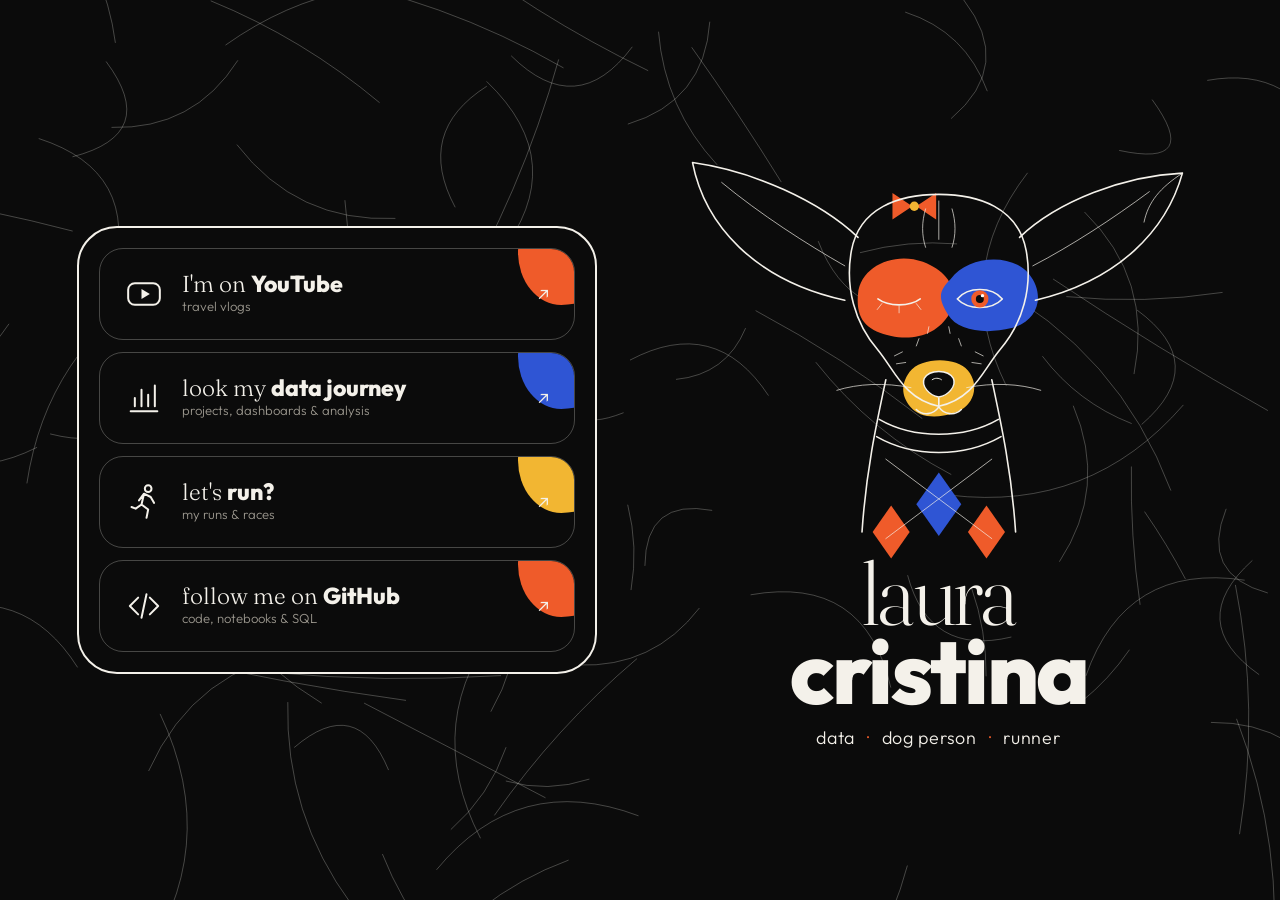
==== index.html @ 60c23bb3 "Initial commit: one-screen link page with SVG dog illustration" ====
<!DOCTYPE html>
<html lang="en">
<head>
  <meta charset="UTF-8">
  <meta name="viewport" content="width=device-width, initial-scale=1.0">
  <title>Laura Cristina — data · dog person · runner</title>
  <meta name="description" content="Laura Cristina: data analyst, dog person and runner. Travel vlogs on YouTube, data projects on GitHub.">
  <meta property="og:title" content="Laura Cristina — data · dog person · runner">
  <meta property="og:description" content="Data analyst, dog person and runner.">
  <meta property="og:url" content="https://lauracristina.dev/">
  <link rel="icon" href="assets/img/favicon.svg" type="image/svg+xml">
  <link rel="preconnect" href="https://fonts.googleapis.com">
  <link rel="preconnect" href="https://fonts.gstatic.com" crossorigin>
  <link href="https://fonts.googleapis.com/css2?family=Fraunces:opsz,wght@9..144,300;9..144,400&family=Outfit:wght@300;400;600;800&display=swap" rel="stylesheet">
  <link rel="stylesheet" href="assets/css/style.css">
</head>
<body>

  <div class="cursor" aria-hidden="true"></div>
  <svg class="lines" id="bgLines" aria-hidden="true"></svg>

  <main class="stage">

    <!-- ============ LINKS: container with 4 divs ============ -->
    <div class="links-box">

      <div class="link-card" style="--c: var(--orange)">
        <a href="https://www.youtube.com/@YOUR_CHANNEL" target="_blank" rel="noopener">
          <svg class="icon" viewBox="0 0 48 48" aria-hidden="true"><rect x="5" y="11" width="38" height="26" rx="8"/><path d="M21 18v12l10-6z" class="fill"/></svg>
          <span class="text">
            <span class="link-title">I'm on <b>YouTube</b></span>
            <span class="link-sub">travel vlogs</span>
          </span>
          <span class="arrow">↗</span>
        </a>
      </div>

      <div class="link-card" style="--c: var(--blue)">
        <a href="https://www.linkedin.com/in/YOUR_USER" target="_blank" rel="noopener">
          <svg class="icon" viewBox="0 0 48 48" aria-hidden="true"><path d="M8 40h32M13 34V24M21 34V14M29 34V20M37 34V9"/></svg>
          <span class="text">
            <span class="link-title">look my <b>data journey</b></span>
            <span class="link-sub">projects, dashboards &amp; analysis</span>
          </span>
          <span class="arrow">↗</span>
        </a>
      </div>

      <div class="link-card" style="--c: var(--yellow)">
        <a href="https://www.strava.com/athletes/YOUR_ID" target="_blank" rel="noopener">
          <svg class="icon" viewBox="0 0 48 48" aria-hidden="true"><circle cx="29" cy="8" r="4"/><path d="M18 22l6-8 8 4 4 7M24 14l-3 13 8 6-2 10M21 27l-7 5-5-2"/></svg>
          <span class="text">
            <span class="link-title">let's <b>run?</b></span>
            <span class="link-sub">my runs &amp; races</span>
          </span>
          <span class="arrow">↗</span>
        </a>
      </div>

      <div class="link-card" style="--c: var(--orange)">
        <a href="https://github.com/LuaCristina" target="_blank" rel="noopener">
          <svg class="icon" viewBox="0 0 48 48" aria-hidden="true"><path d="M17 14L7 24l10 10M31 14l10 10-10 10M27 10l-6 28"/></svg>
          <span class="text">
            <span class="link-title">follow me on <b>GitHub</b></span>
            <span class="link-sub">code, notebooks &amp; SQL</span>
          </span>
          <span class="arrow">↗</span>
        </a>
      </div>

    </div>

    <!-- ============ PET + NAME ============ -->
    <div class="identity">
      <svg class="pet" viewBox="200 70 800 640" aria-label="Illustration of my dog" role="img">
      <g class="blobs">
        <path class="blob orange" d="M478 290c4-42 56-64 98-48s56 48 40 78-52 42-88 34-54-24-50-64z"/>
        <path class="blob blue"   d="M618 268c26-36 92-40 118-8s14 72-26 82-82 4-96-20-16-34 4-54z"/>
        <path class="blob yellow" d="M556 408c16-22 70-24 88-2s10 54-20 64-54 6-66-8-18-32-2-54z"/>
        <path class="blob blue"   d="M600 560l34 48-34 48-34-48z"/>
        <path class="blob orange" d="M528 610l28 40-28 40-28-40z"/>
        <path class="blob orange" d="M672 610l28 40-28 40-28-40z"/>
      </g>
      <!-- lacinho -->
      <g class="bow">
        <path d="M560 158l-30-20v40z M566 158l30-20v40z" fill="#ef5b2a"/>
        <circle cx="563" cy="158" r="7" fill="#f2b632"/>
      </g>
      <g class="ink" fill="none" stroke="currentColor" stroke-linecap="round" stroke-linejoin="round">
        <!-- cabeça -->
        <path class="draw" d="M468 225C480 160 540 140 600 140s120 20 132 85c10 55-5 110-40 150-25 30-40 75-92 85-52-10-67-55-92-85-35-40-50-95-40-150z"/>
        <!-- orelhonas (a da direita com a pontinha dobrada) -->
        <path class="draw" d="M478 205C420 150 320 105 228 92c18 92 92 178 230 208"/>
        <path class="draw thin" d="M458 248C400 215 330 170 272 122"/>
        <path class="draw" d="M722 205C780 150 880 112 968 108c-24 86-96 162-222 192"/>
        <path class="draw thin" d="M968 108c-34 22-52 44-58 74M742 248c58-30 122-72 176-112"/>
        <!-- olho piscando (esq.) e olho aberto (dir.) -->
        <path class="draw" d="M508 298c16 12 48 12 64 0"/>
        <path class="draw thin" d="M514 305l-7 9M540 309v10M566 305l7 9"/>
        <path class="draw" d="M628 298c16-19 52-19 68 0-16 17-52 17-68 0z"/>
        <!-- manchinha escura da testa -->
        <path class="draw thin" d="M600 150v58M580 162c-6 20-6 40 0 58M620 162c6 20 6 40 0 58"/>
        <!-- focinho grisalho -->
        <path class="draw thin" d="M545 378l-12 6M550 394l-14 2M655 378l12 6M650 394l14 2M570 358l-4 11M630 358l4 11M585 340l-2 10M615 340l2 10"/>
        <!-- boca -->
        <path class="draw" d="M600 448v13M600 461c-8 12-24 14-34 4M600 461c8 12 24 14 34 4"/>
        <!-- bigodes -->
        <path class="draw thin" d="M558 432c-40-8-80-6-112 4M642 432c40-8 80-6 112 4"/>
        <!-- pescoço + suéter xadrez -->
        <path class="draw" d="M520 420c-15 70-30 140-36 230M680 420c15 70 30 140 36 230"/>
        <path class="draw" d="M510 480c52 30 128 30 180 0M506 506c56 32 132 32 188 0"/>
        <path class="draw thin" d="M520 540l160 120M680 540L520 660"/>
      </g>
      <!-- narizinho -->
      <path class="nose" d="M578 418c8-14 36-14 44 0 5 12-8 26-22 28-14-2-27-16-22-28z" fill="#0b0b0b" stroke="currentColor" stroke-width="2.2"/>
      <path d="M590 420c4-3 10-3 14 0" stroke="currentColor" stroke-width="1.4" fill="none" stroke-linecap="round"/>
      <g class="eyes">
        <circle cx="662" cy="298" r="13" fill="#ef5b2a"/><circle cx="662" cy="298" r="6" fill="#0b0b0b"/>
        <circle cx="666" cy="293" r="2.6" fill="#fff"/>
      </g>
    </svg>
      <h1 class="name">
        <span class="serif">laura</span>
        <span class="bold">cristina</span>
      </h1>
      <p class="tag">data <i>·</i> dog person <i>·</i> runner</p>
    </div>

  </main>

  <script src="assets/js/script.js"></script>
</body>
</html>
---- assets/css/style.css ----
:root {
  --bg: #0b0b0b;
  --ink: #f4f1ea;
  --muted: #9a968d;
  --line: rgba(244, 241, 234, .26);
  --orange: #ef5b2a;
  --blue: #2f55d4;
  --yellow: #f2b632;
  --serif: "Fraunces", Georgia, serif;
  --sans: "Outfit", system-ui, sans-serif;
}

* { box-sizing: border-box; margin: 0; padding: 0; }
html, body { height: 100%; }
body {
  background: var(--bg);
  color: var(--ink);
  font-family: var(--sans);
  font-weight: 300;
  line-height: 1.5;
  overflow: hidden;            /* one screen, no scroll */
}
a { color: inherit; text-decoration: none; }

.serif { font-family: var(--serif); font-weight: 300; }
.bold  { font-family: var(--sans);  font-weight: 800; }

/* ---------- background lines ---------- */
.lines { position: fixed; inset: 0; width: 100%; height: 100%; pointer-events: none; z-index: 0; }
.lines path { fill: none; stroke: var(--line); stroke-width: 1; }

/* ---------- layout ---------- */
.stage {
  position: relative; z-index: 1;
  height: 100vh; height: 100svh;
  display: grid; grid-template-columns: minmax(320px, 520px) 1fr;
  align-items: center; gap: clamp(24px, 6vw, 96px);
  padding: clamp(20px, 5vh, 56px) clamp(16px, 6vw, 96px);
}

/* ---------- links container (4 divs) ---------- */
.links-box {
  border: 2px solid var(--ink); border-radius: 40px; background: var(--bg);
  padding: clamp(12px, 1.6vw, 20px);
  display: grid; gap: clamp(10px, 1.4vh, 16px);
}
.link-card {
  position: relative; overflow: hidden; isolation: isolate;
  border: 1px solid var(--line); border-radius: 24px;
  transition: border-color .4s, transform .4s;
}
.link-card::before {
  content: ""; position: absolute; z-index: -1; right: -40px; top: -40px;
  width: 96px; height: 96px; background: var(--c);
  border-radius: 58% 42% 55% 45% / 45% 60% 40% 55%;
  transition: transform .6s cubic-bezier(.2,.8,.2,1);
}
.link-card a {
  display: flex; align-items: center; gap: 18px;
  padding: clamp(14px, 2.4vh, 24px) 24px;
}
.icon {
  flex: none; width: 40px; height: 40px;
  fill: none; stroke: currentColor; stroke-width: 2.4; stroke-linecap: round; stroke-linejoin: round;
}
.icon .fill { fill: currentColor; stroke: none; }
.text { display: flex; flex-direction: column; }
.link-title { font-family: var(--serif); font-size: clamp(1.2rem, 1.8vw, 1.6rem); line-height: 1.15; }
.link-title b { font-family: var(--sans); font-weight: 800; }
.link-sub { font-size: .82rem; color: var(--muted); transition: color .3s; }
.arrow { margin-left: auto; font-size: 1.2rem; transition: transform .3s; }
.link-card:hover { border-color: var(--c); transform: translateX(6px); }
.link-card:hover::before { transform: scale(8); }
.link-card:hover, .link-card:hover .link-sub { color: var(--bg); }
.link-card:hover .arrow { transform: translate(3px, -3px); }

/* ---------- pet + name ---------- */
.identity {
  display: flex; flex-direction: column; align-items: center; text-align: center;
  min-height: 0; max-height: 100%;
}
.pet { width: 100%; max-width: 600px; max-height: 54vh; color: var(--ink); }
.pet .ink path { stroke-width: 2.4; }
.pet .ink .thin { stroke-width: 1.3; opacity: .8; }
.blob.orange { fill: var(--orange); }
.blob.blue   { fill: var(--blue); }
.blob.yellow { fill: var(--yellow); }
.blobs path { transform-box: fill-box; transform-origin: center; animation: breathe 6s ease-in-out infinite; }
.blobs path:nth-child(2n) { animation-delay: -2s; }
.blobs path:nth-child(3n) { animation-delay: -4s; }
@keyframes breathe { 50% { transform: scale(1.06) rotate(2deg); } }

.draw { stroke-dasharray: 1400; stroke-dashoffset: 1400; animation: draw 2.6s ease forwards; }
.draw.thin { animation-delay: .8s; }
@keyframes draw { to { stroke-dashoffset: 0; } }

.eyes { animation: blink 5s infinite; transform-origin: 662px 298px; }
@keyframes blink { 0%, 94%, 100% { transform: scaleY(1); } 97% { transform: scaleY(.1); } }
.bow { transform-origin: 563px 158px; animation: wiggle 4s ease-in-out infinite; }
@keyframes wiggle { 50% { transform: rotate(-8deg); } }

.name {
  display: flex; flex-direction: column; align-items: center;
  font-size: clamp(3rem, 7vw, 6.4rem); line-height: .88; letter-spacing: -.03em;
  margin-top: -2vh;            /* touches the sweater, like the Canva */
  position: relative;
}
.name .serif { font-weight: 300; }
.tag { margin-top: 14px; font-size: clamp(.95rem, 1.4vw, 1.2rem); letter-spacing: .04em; }
.tag i { color: var(--orange); font-style: normal; padding: 0 .4em; }

/* ---------- cursor ---------- */
.cursor {
  position: fixed; left: 0; top: 0; z-index: 50; pointer-events: none;
  width: 34px; height: 34px; margin: -17px 0 0 -17px;
  border: 1.5px solid var(--ink); border-radius: 50%;
  mix-blend-mode: difference; opacity: 0;
  transition: width .25s, height .25s, margin .25s, background .25s;
}
.cursor.big { width: 70px; height: 70px; margin: -35px 0 0 -35px; background: var(--ink); }
@media (hover: hover) { .cursor.on { opacity: 1; } }

/* ---------- tablet / phone: stack, still one screen ---------- */
@media (max-width: 860px) {
  .stage {
    grid-template-columns: 1fr; grid-template-rows: 1fr auto;
    align-items: stretch; gap: 14px; padding: 16px;
  }
  .identity { order: -1; justify-content: center; }
  .pet { max-height: 34svh; }
  .name { font-size: clamp(2.4rem, 12vw, 4rem); margin-top: -1svh; }
  .tag { margin-top: 8px; font-size: .9rem; }
  .links-box { grid-template-columns: 1fr 1fr; border-radius: 28px; padding: 10px; gap: 10px; }
  .link-card { border-radius: 18px; }
  .link-card a { flex-direction: column; align-items: flex-start; gap: 8px; padding: 14px; }
  .icon { width: 30px; height: 30px; }
  .link-title { font-size: 1.05rem; }
  .link-sub { font-size: .72rem; }
  .arrow { position: absolute; top: 12px; right: 14px; }
  .link-card::before { width: 70px; height: 70px; right: -30px; top: -30px; }
  .link-card:hover { transform: none; }
}
@media (max-height: 640px) and (max-width: 860px) {
  .link-sub { display: none; }
  .pet { max-height: 28svh; }
}

@media (prefers-reduced-motion: reduce) {
  *, *::before, *::after { animation: none !important; transition: none !important; }
  .draw { stroke-dashoffset: 0; }
}
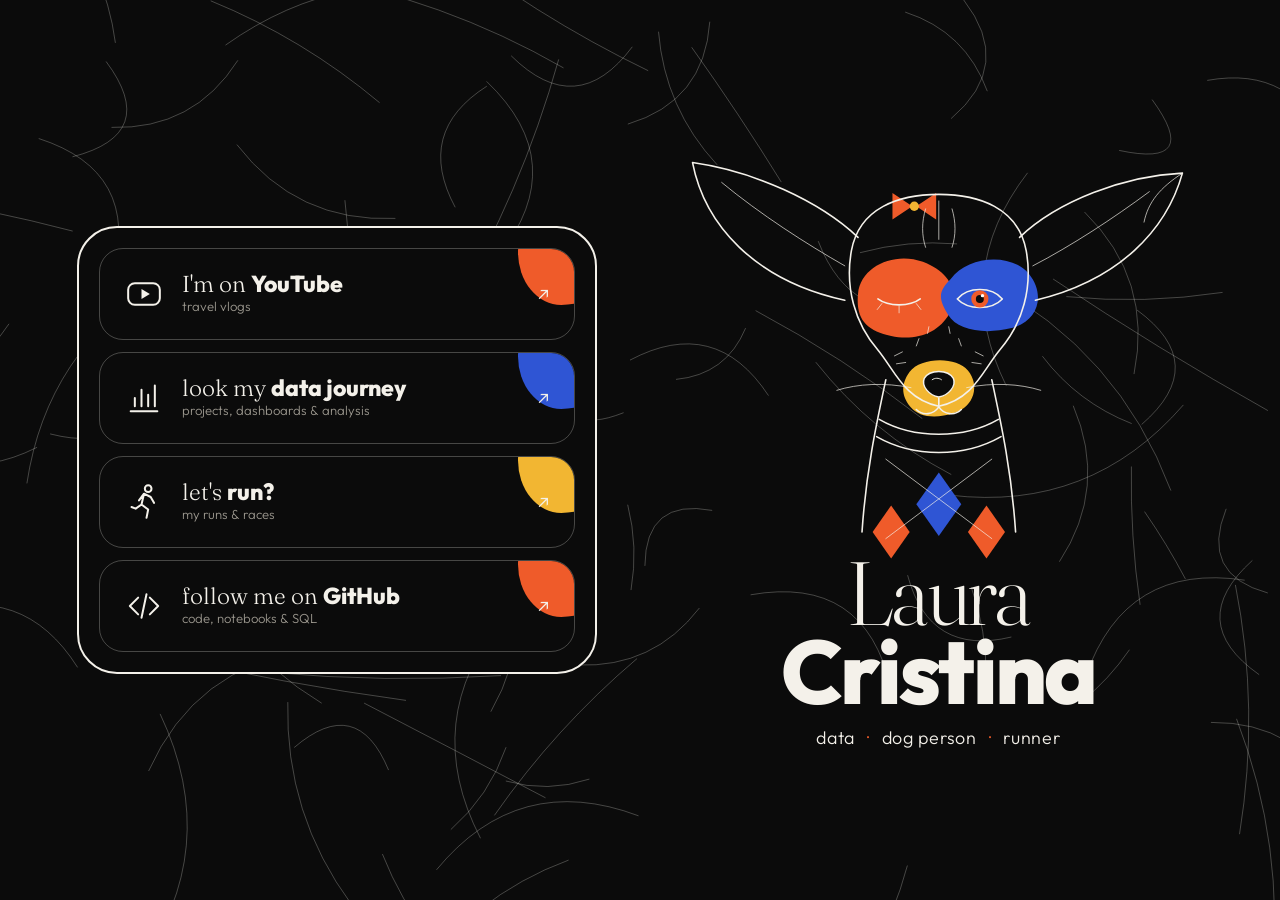
==== commit 7be7dab8: "changing names" ====
--- a/index.html
+++ b/index.html
@@ -25,7 +25,7 @@
     <div class="links-box">
 
       <div class="link-card" style="--c: var(--orange)">
-        <a href="https://www.youtube.com/@YOUR_CHANNEL" target="_blank" rel="noopener">
+        <a href="https://www.youtube.com/@qtfoiessabrinc" target="_blank" rel="noopener">
           <svg class="icon" viewBox="0 0 48 48" aria-hidden="true"><rect x="5" y="11" width="38" height="26" rx="8"/><path d="M21 18v12l10-6z" class="fill"/></svg>
           <span class="text">
             <span class="link-title">I'm on <b>YouTube</b></span>
@@ -36,7 +36,7 @@
       </div>
 
       <div class="link-card" style="--c: var(--blue)">
-        <a href="https://www.linkedin.com/in/YOUR_USER" target="_blank" rel="noopener">
+        <a href="https://www.linkedin.com/in/lauracss/" target="_blank" rel="noopener">
           <svg class="icon" viewBox="0 0 48 48" aria-hidden="true"><path d="M8 40h32M13 34V24M21 34V14M29 34V20M37 34V9"/></svg>
           <span class="text">
             <span class="link-title">look my <b>data journey</b></span>
@@ -47,7 +47,7 @@
       </div>
 
       <div class="link-card" style="--c: var(--yellow)">
-        <a href="https://www.strava.com/athletes/YOUR_ID" target="_blank" rel="noopener">
+        <a href="https://www.strava.com/athletes/36237465" target="_blank" rel="noopener">
           <svg class="icon" viewBox="0 0 48 48" aria-hidden="true"><circle cx="29" cy="8" r="4"/><path d="M18 22l6-8 8 4 4 7M24 14l-3 13 8 6-2 10M21 27l-7 5-5-2"/></svg>
           <span class="text">
             <span class="link-title">let's <b>run?</b></span>
@@ -120,8 +120,8 @@
       </g>
     </svg>
       <h1 class="name">
-        <span class="serif">laura</span>
-        <span class="bold">cristina</span>
+        <span class="serif">Laura</span>
+        <span class="bold">Cristina</span>
       </h1>
       <p class="tag">data <i>·</i> dog person <i>·</i> runner</p>
     </div>
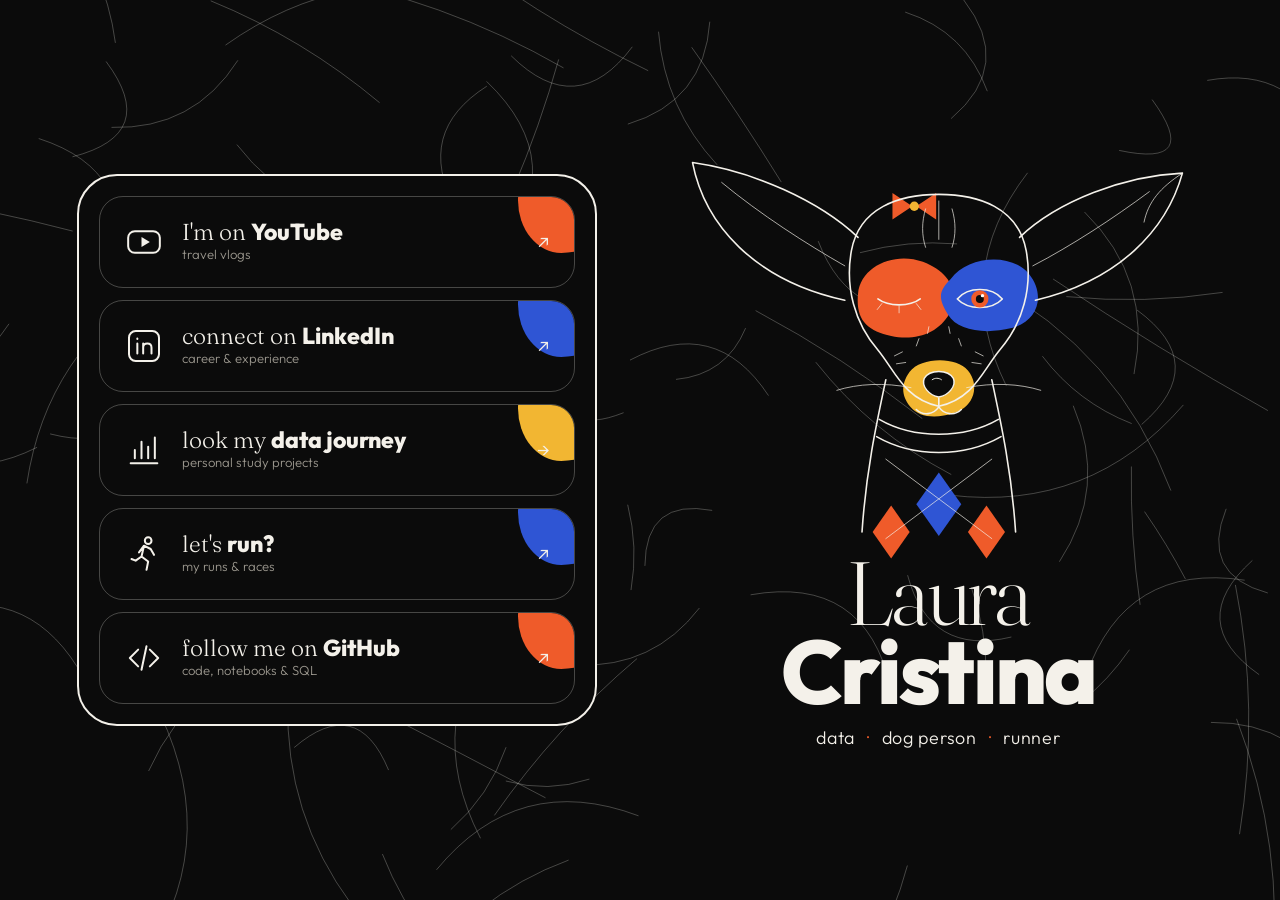
==== commit 09303d13: "Add LinkedIn card and data journey projects page" ====
--- a/index.html
+++ b/index.html
@@ -21,7 +21,7 @@
 
   <main class="stage">
 
-    <!-- ============ LINKS: container with 4 divs ============ -->
+    <!-- ============ LINKS: container with 5 divs ============ -->
     <div class="links-box">
 
       <div class="link-card" style="--c: var(--orange)">
@@ -37,16 +37,27 @@
 
       <div class="link-card" style="--c: var(--blue)">
         <a href="https://www.linkedin.com/in/lauracss/" target="_blank" rel="noopener">
-          <svg class="icon" viewBox="0 0 48 48" aria-hidden="true"><path d="M8 40h32M13 34V24M21 34V14M29 34V20M37 34V9"/></svg>
+          <svg class="icon" viewBox="0 0 48 48" aria-hidden="true"><rect x="6" y="6" width="36" height="36" rx="8"/><path d="M16 21v12M16 15v.5M23 33V21M23 26c0-3 2-5 5-5s5 2 5 5v7"/></svg>
           <span class="text">
-            <span class="link-title">look my <b>data journey</b></span>
-            <span class="link-sub">projects, dashboards &amp; analysis</span>
+            <span class="link-title">connect on <b>LinkedIn</b></span>
+            <span class="link-sub">career &amp; experience</span>
           </span>
           <span class="arrow">↗</span>
         </a>
       </div>
 
       <div class="link-card" style="--c: var(--yellow)">
+        <a href="projects/">
+          <svg class="icon" viewBox="0 0 48 48" aria-hidden="true"><path d="M8 40h32M13 34V24M21 34V14M29 34V20M37 34V9"/></svg>
+          <span class="text">
+            <span class="link-title">look my <b>data journey</b></span>
+            <span class="link-sub">personal study projects</span>
+          </span>
+          <span class="arrow">→</span>
+        </a>
+      </div>
+
+      <div class="link-card" style="--c: var(--blue)">
         <a href="https://www.strava.com/athletes/36237465" target="_blank" rel="noopener">
           <svg class="icon" viewBox="0 0 48 48" aria-hidden="true"><circle cx="29" cy="8" r="4"/><path d="M18 22l6-8 8 4 4 7M24 14l-3 13 8 6-2 10M21 27l-7 5-5-2"/></svg>
           <span class="text">
--- a/assets/css/style.css
+++ b/assets/css/style.css
@@ -149,3 +149,8 @@
   *, *::before, *::after { animation: none !important; transition: none !important; }
   .draw { stroke-dashoffset: 0; }
 }
+
+/* 5 cards: on phones the last card spans both columns */
+@media (max-width: 860px) {
+  .links-box .link-card:last-child:nth-child(odd) { grid-column: span 2; }
+}
